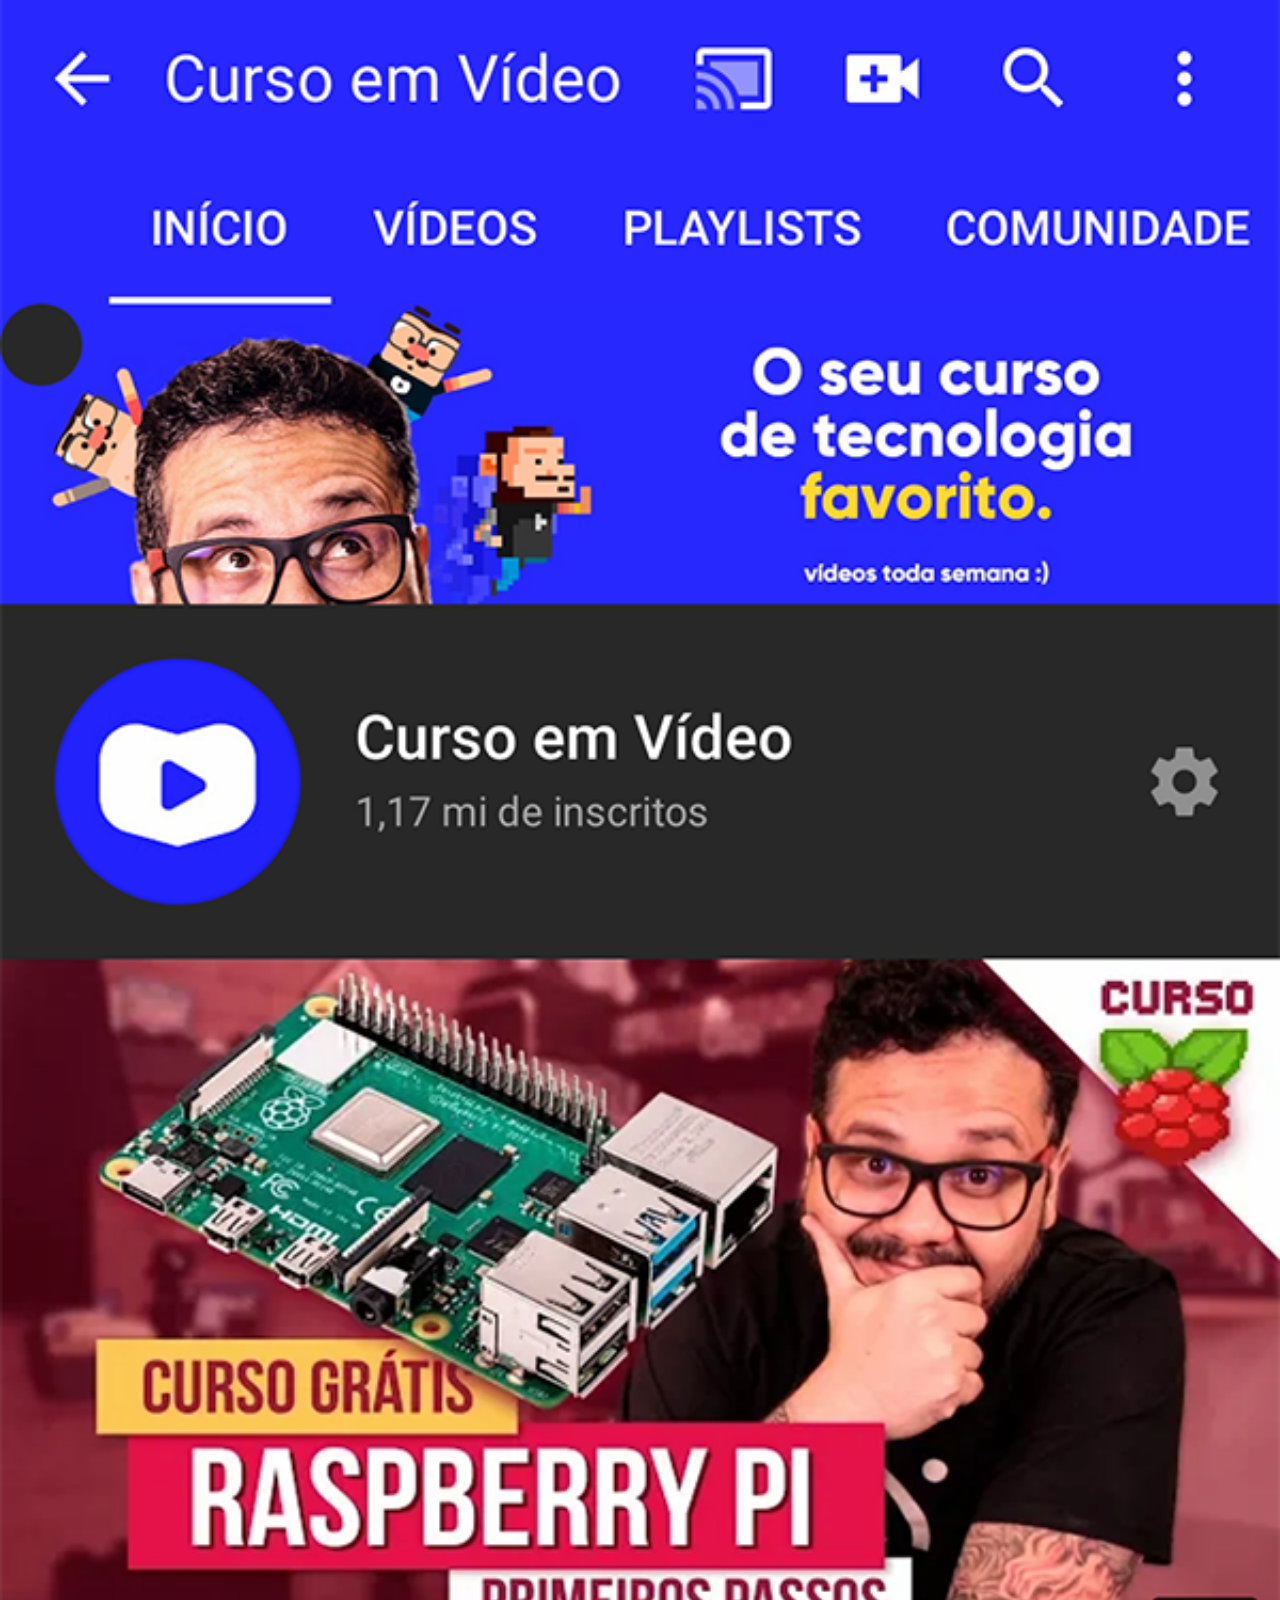
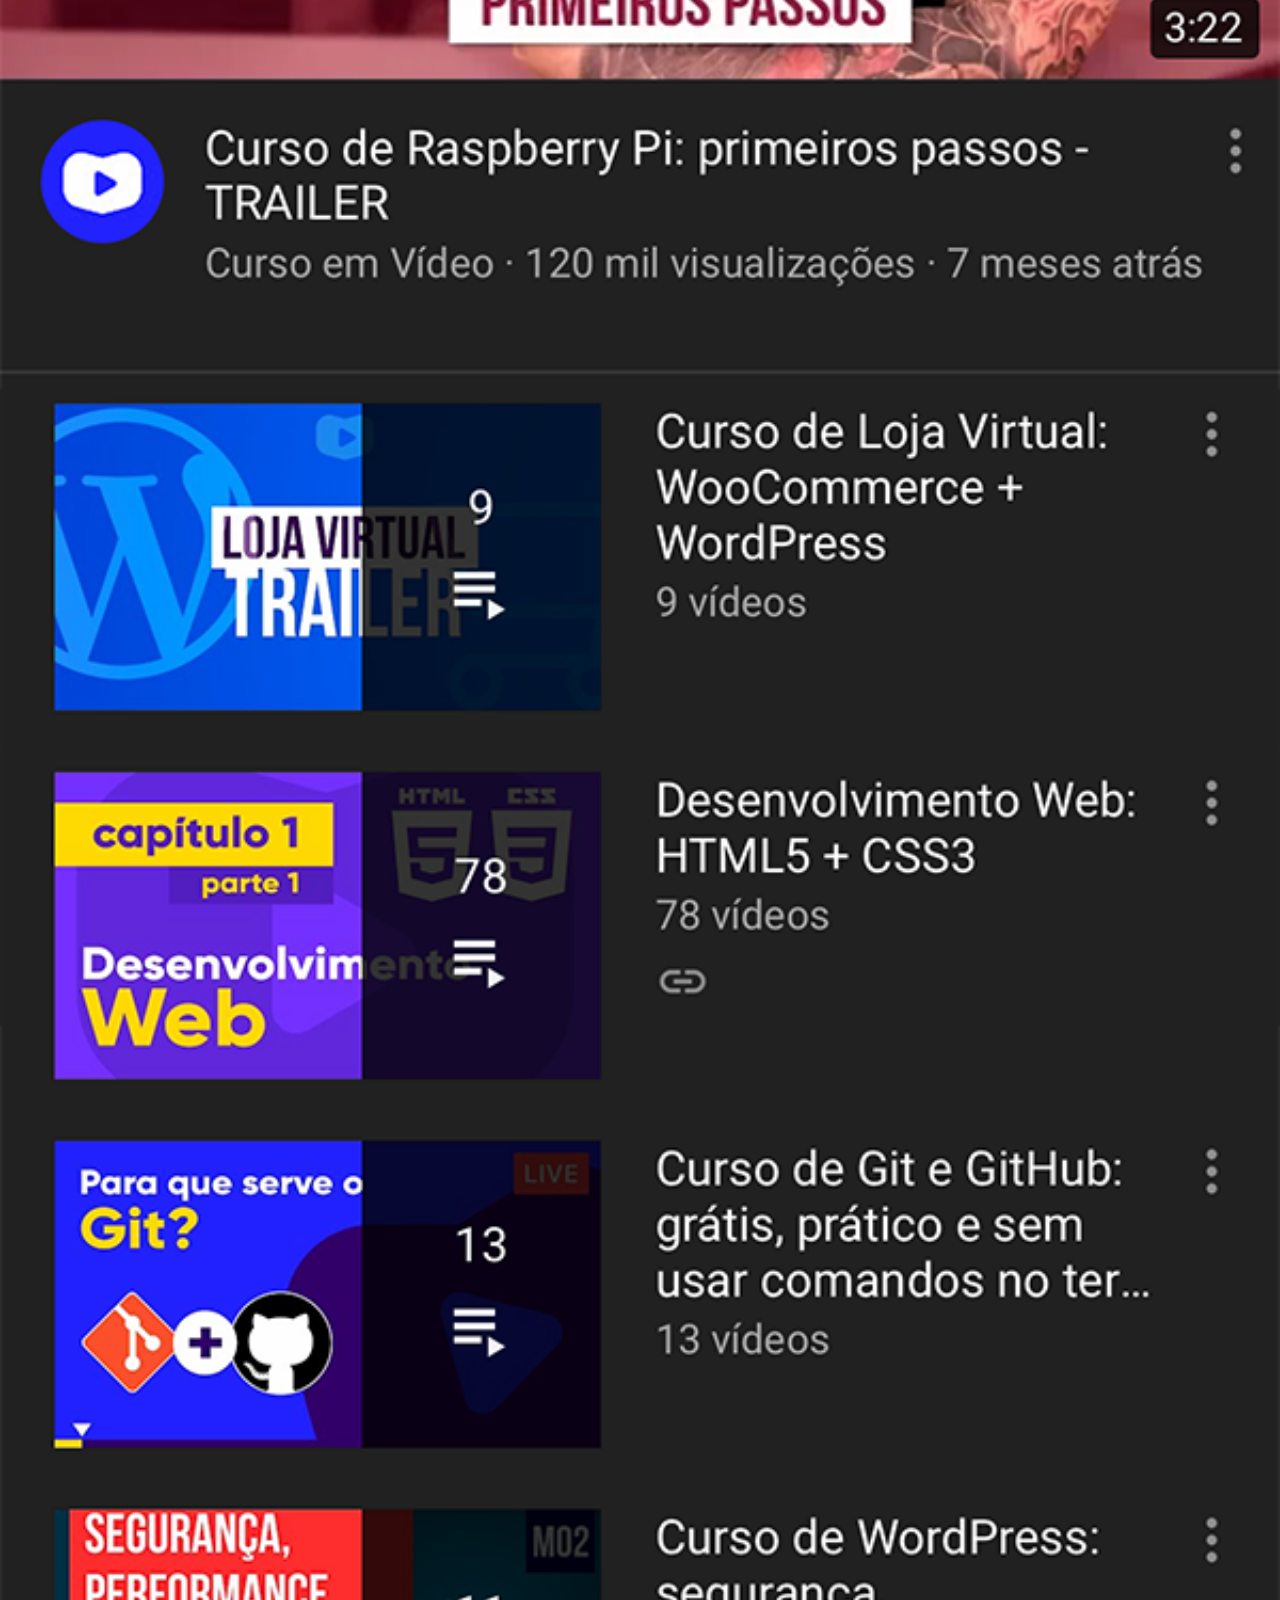
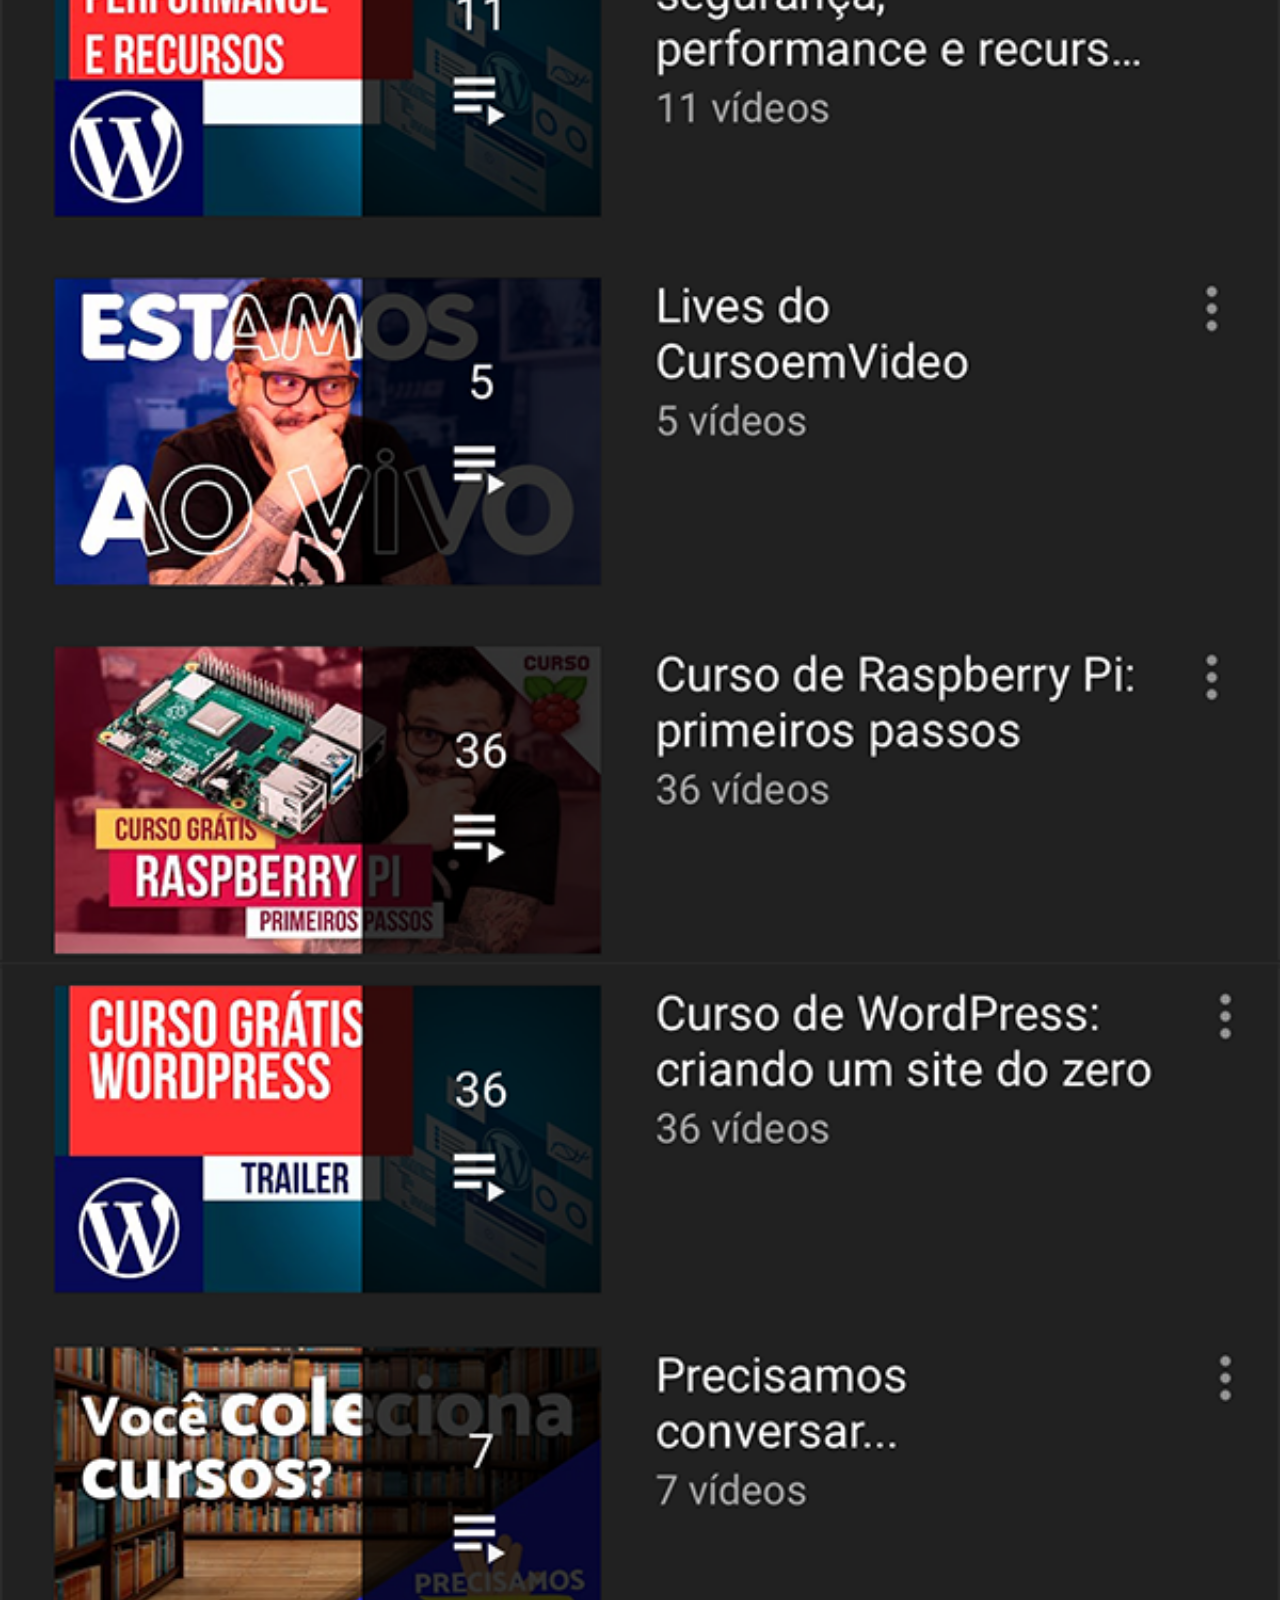
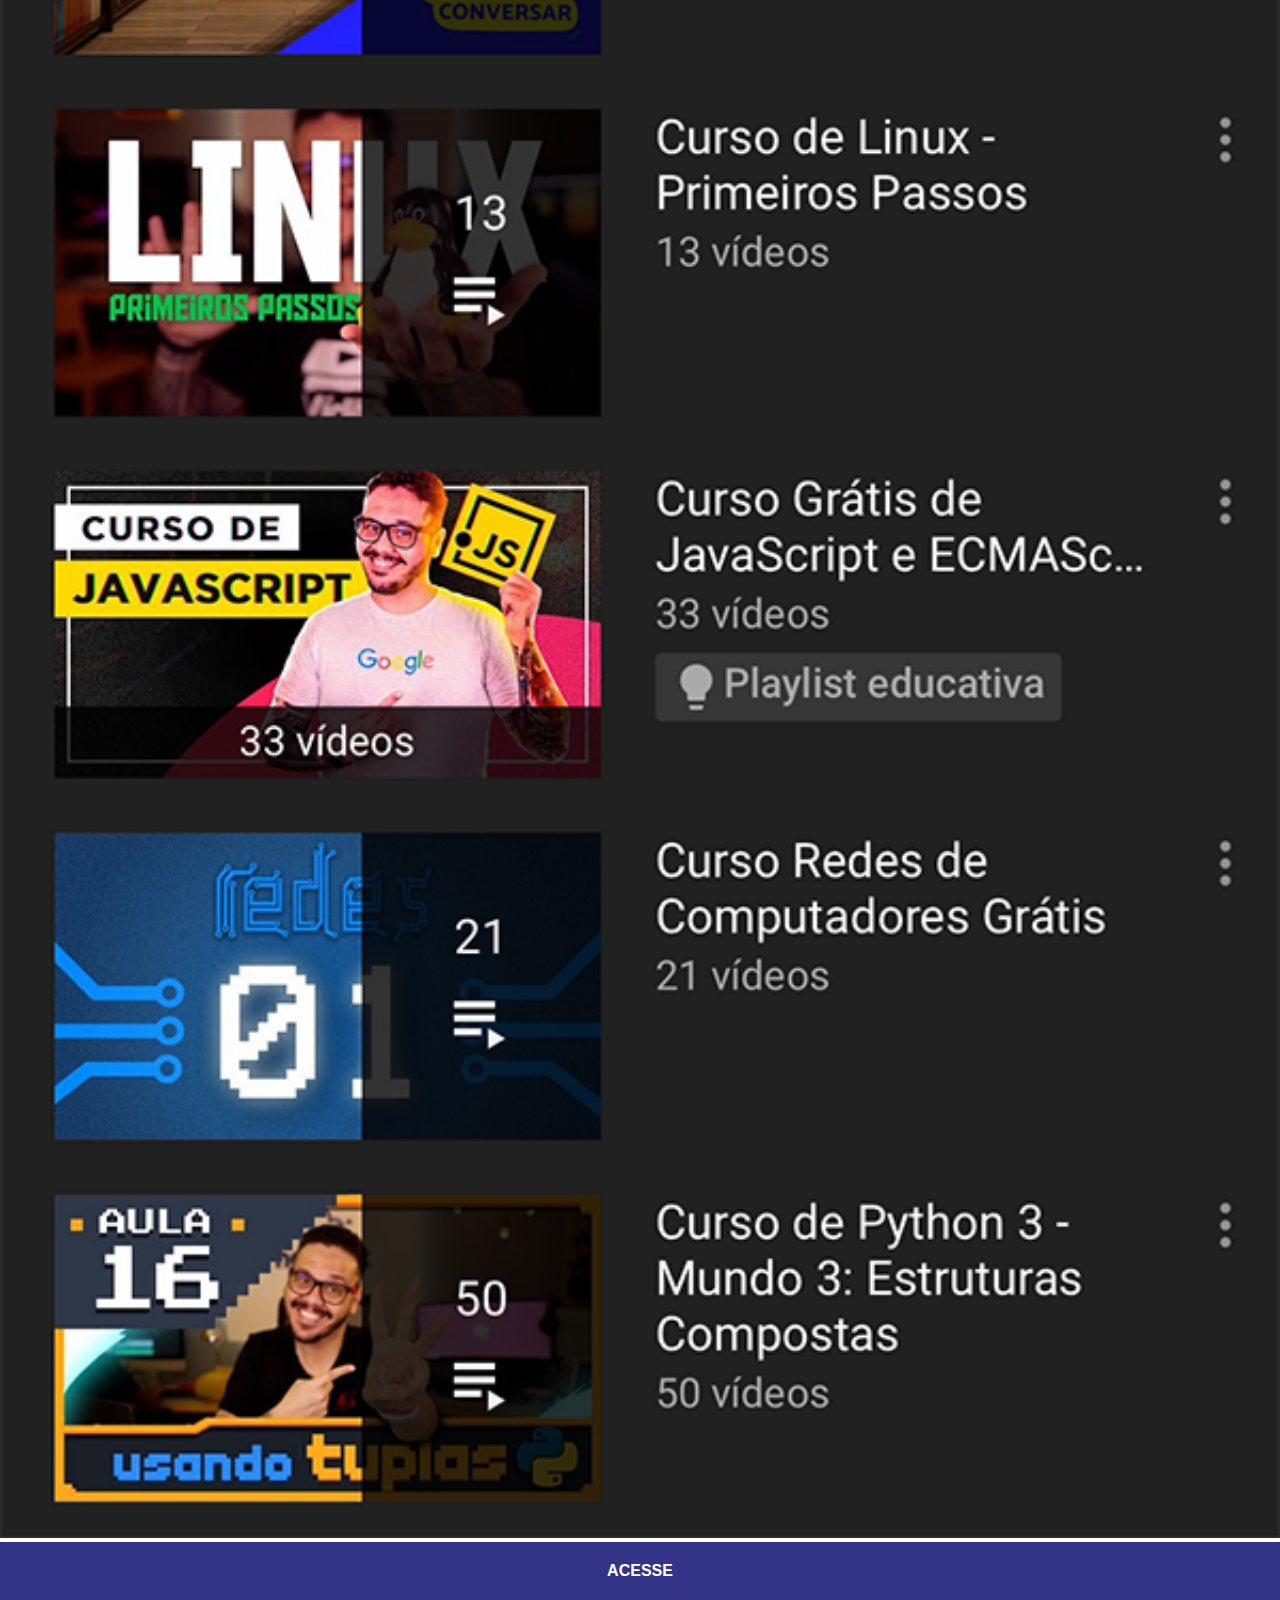
==== youtube.html @ 319cb104 "finalização projeto" ====
<!DOCTYPE html>
<html lang="pt-br">
<head>
    <meta charset="UTF-8">
    <meta name="viewport" content="width=device-width, initial-scale=1.0">
    <title>Youtube</title>
    <link rel="stylesheet" href="estilos/social.css">
</head>
<body>
    <img src="imagens/tela-youtube.png" alt="Youtube">
    <a href="https://www.youtube.com/c/CursoemV%C3%ADdeo/playlists" target="_blank">ACESSE</a>
</body>
</html>
---- estilos/social.css ----
@charset "UTF-8";

* {
    margin: 0px;
    padding: 0px;
    font-family: Arial, Helvetica, sans-serif;
}

::-webkit-scrollbar {
    width: 0px;
    height: 0px;
}

img {
    width: 100vw;
}

a {
    display: block;
    background-color: rgb(51, 51, 135);
    color: white;
    padding: 20px;
    text-align: center;
    font-weight: bolder;
    text-decoration: none;
}

a:hover {
    background-color: rgb(71, 165, 196);
}
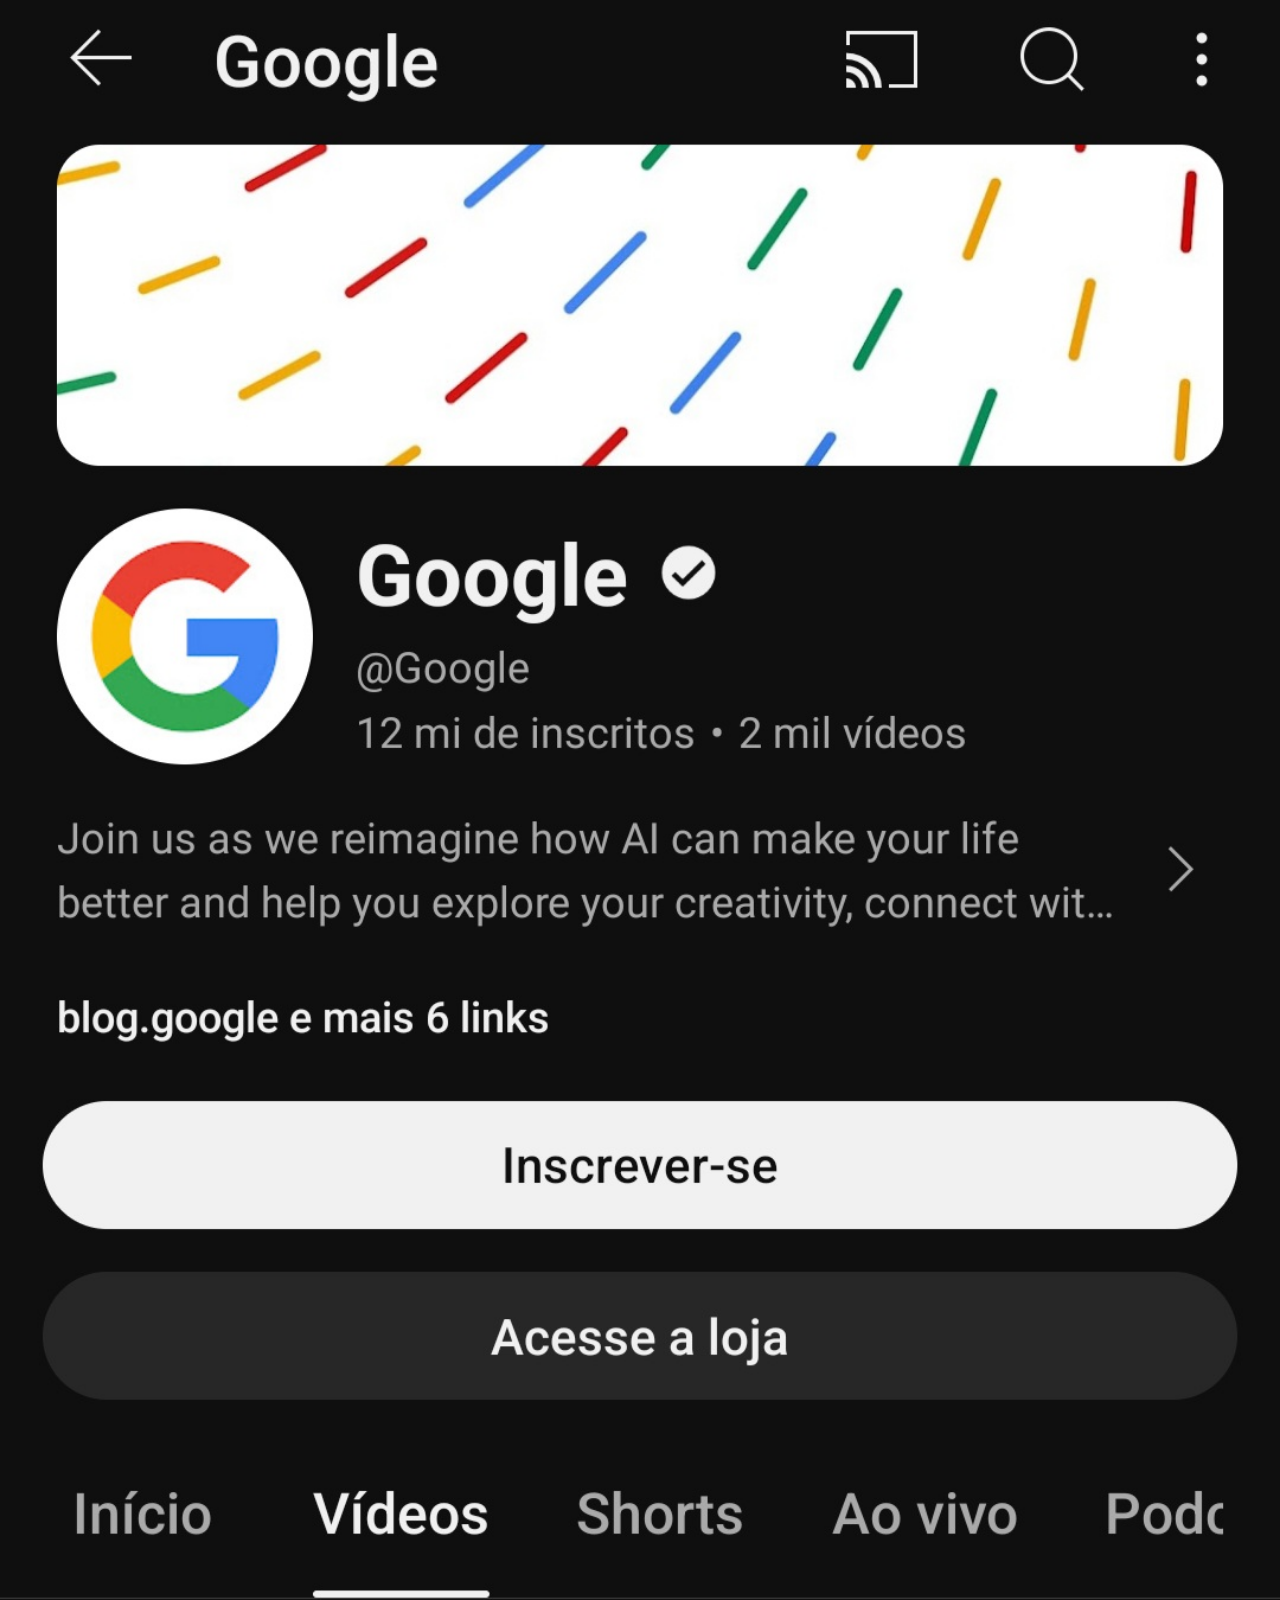
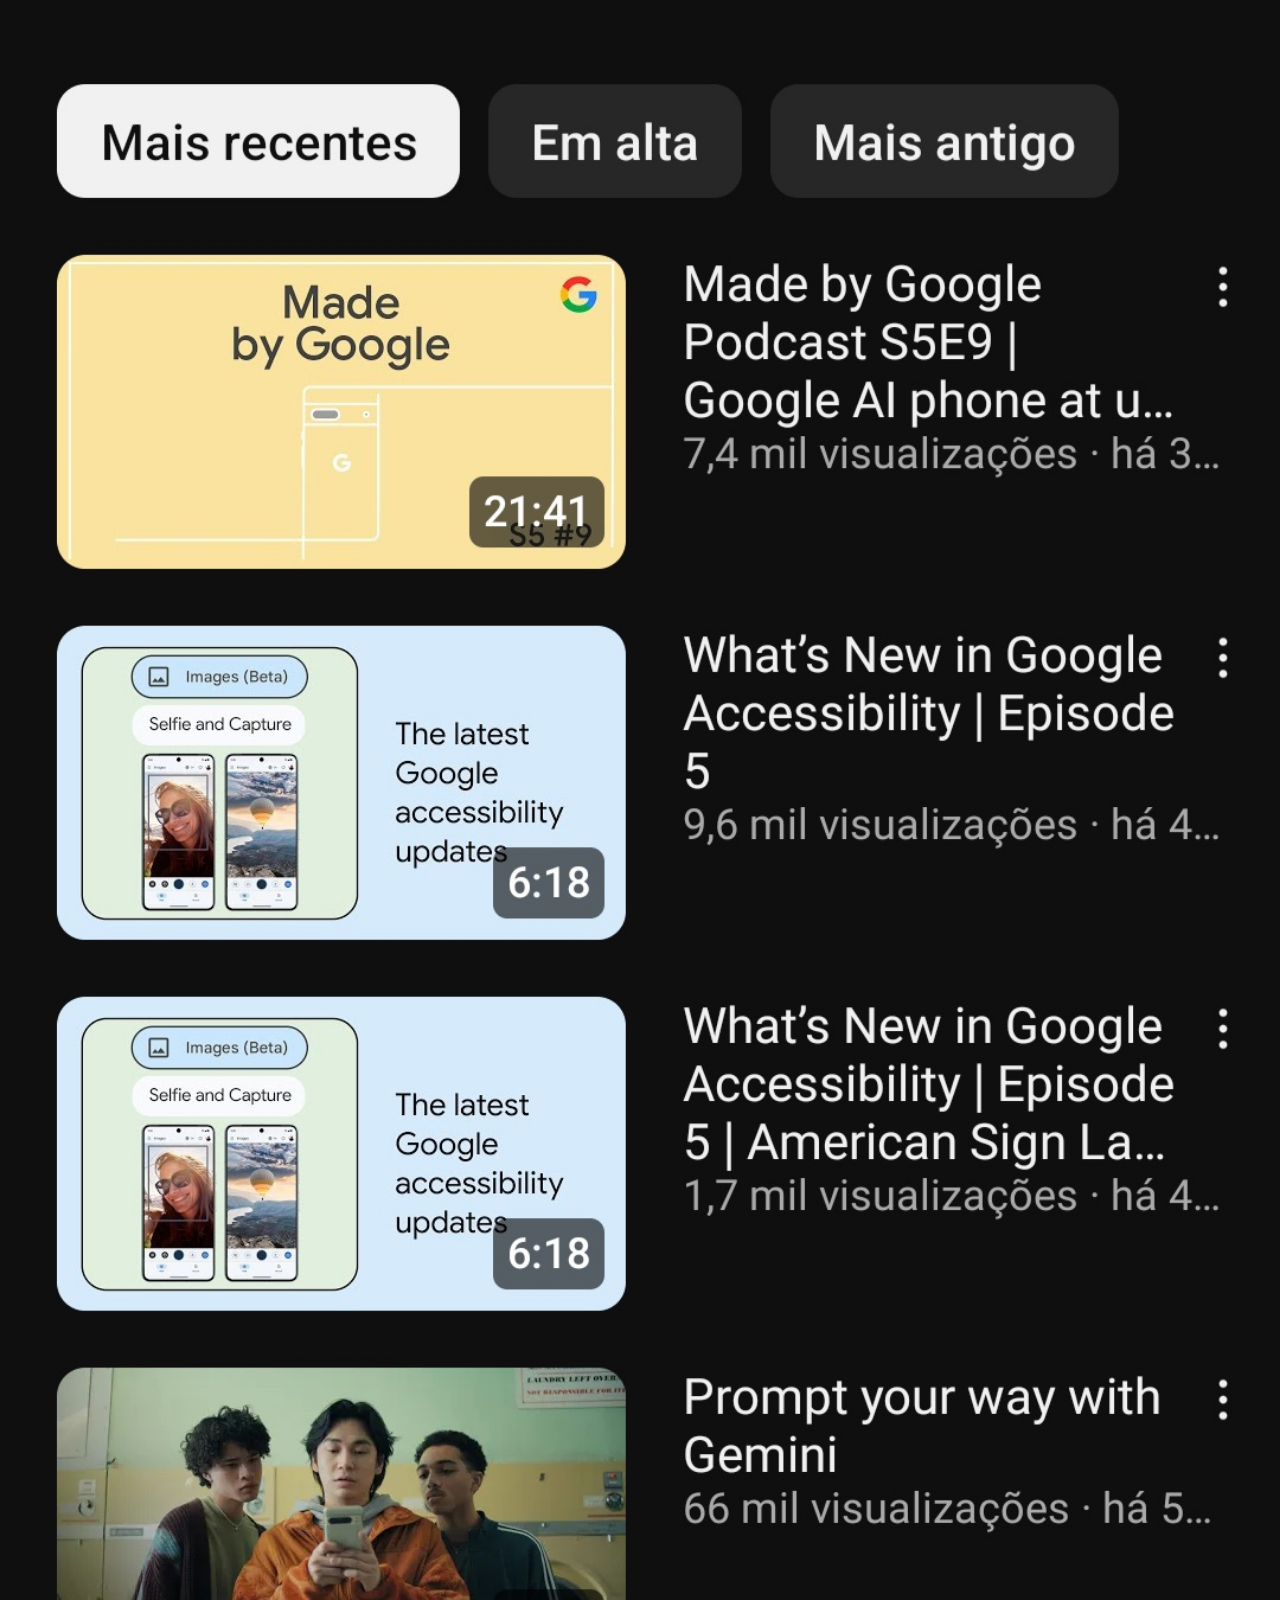
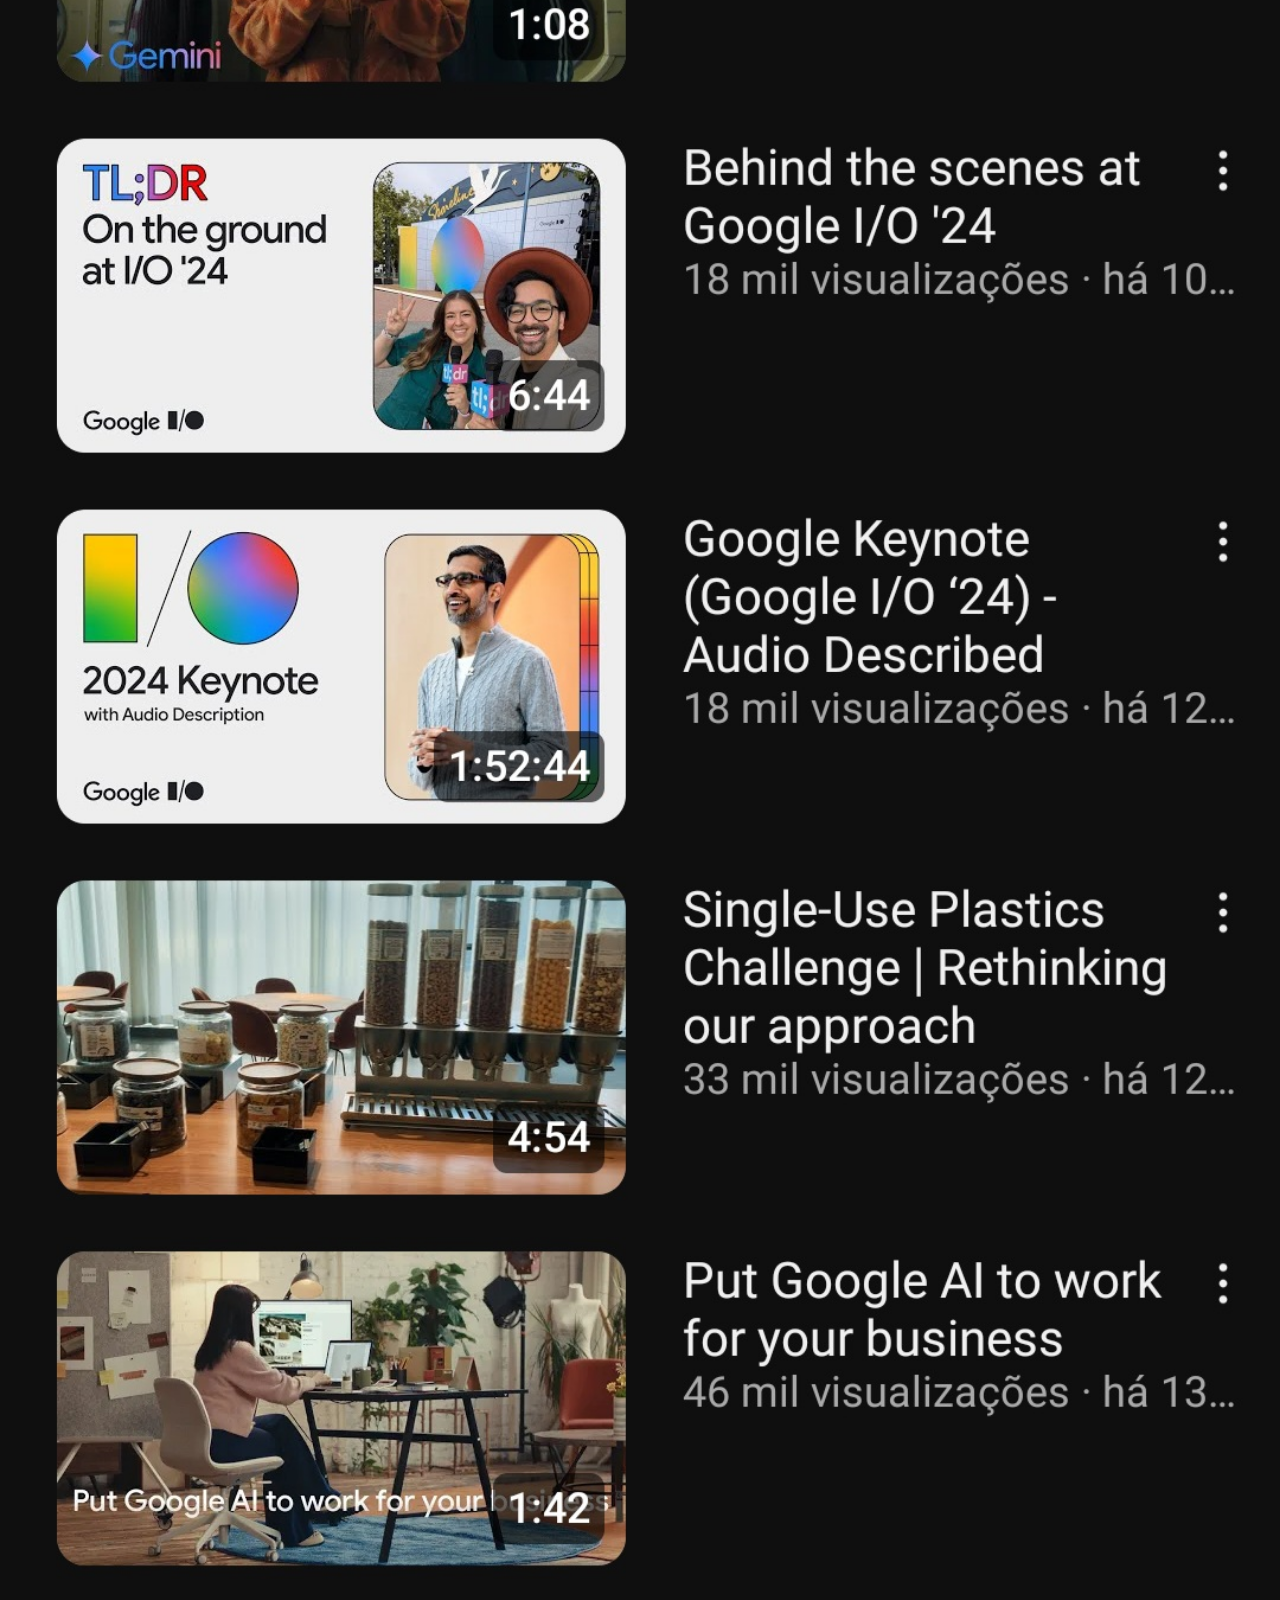
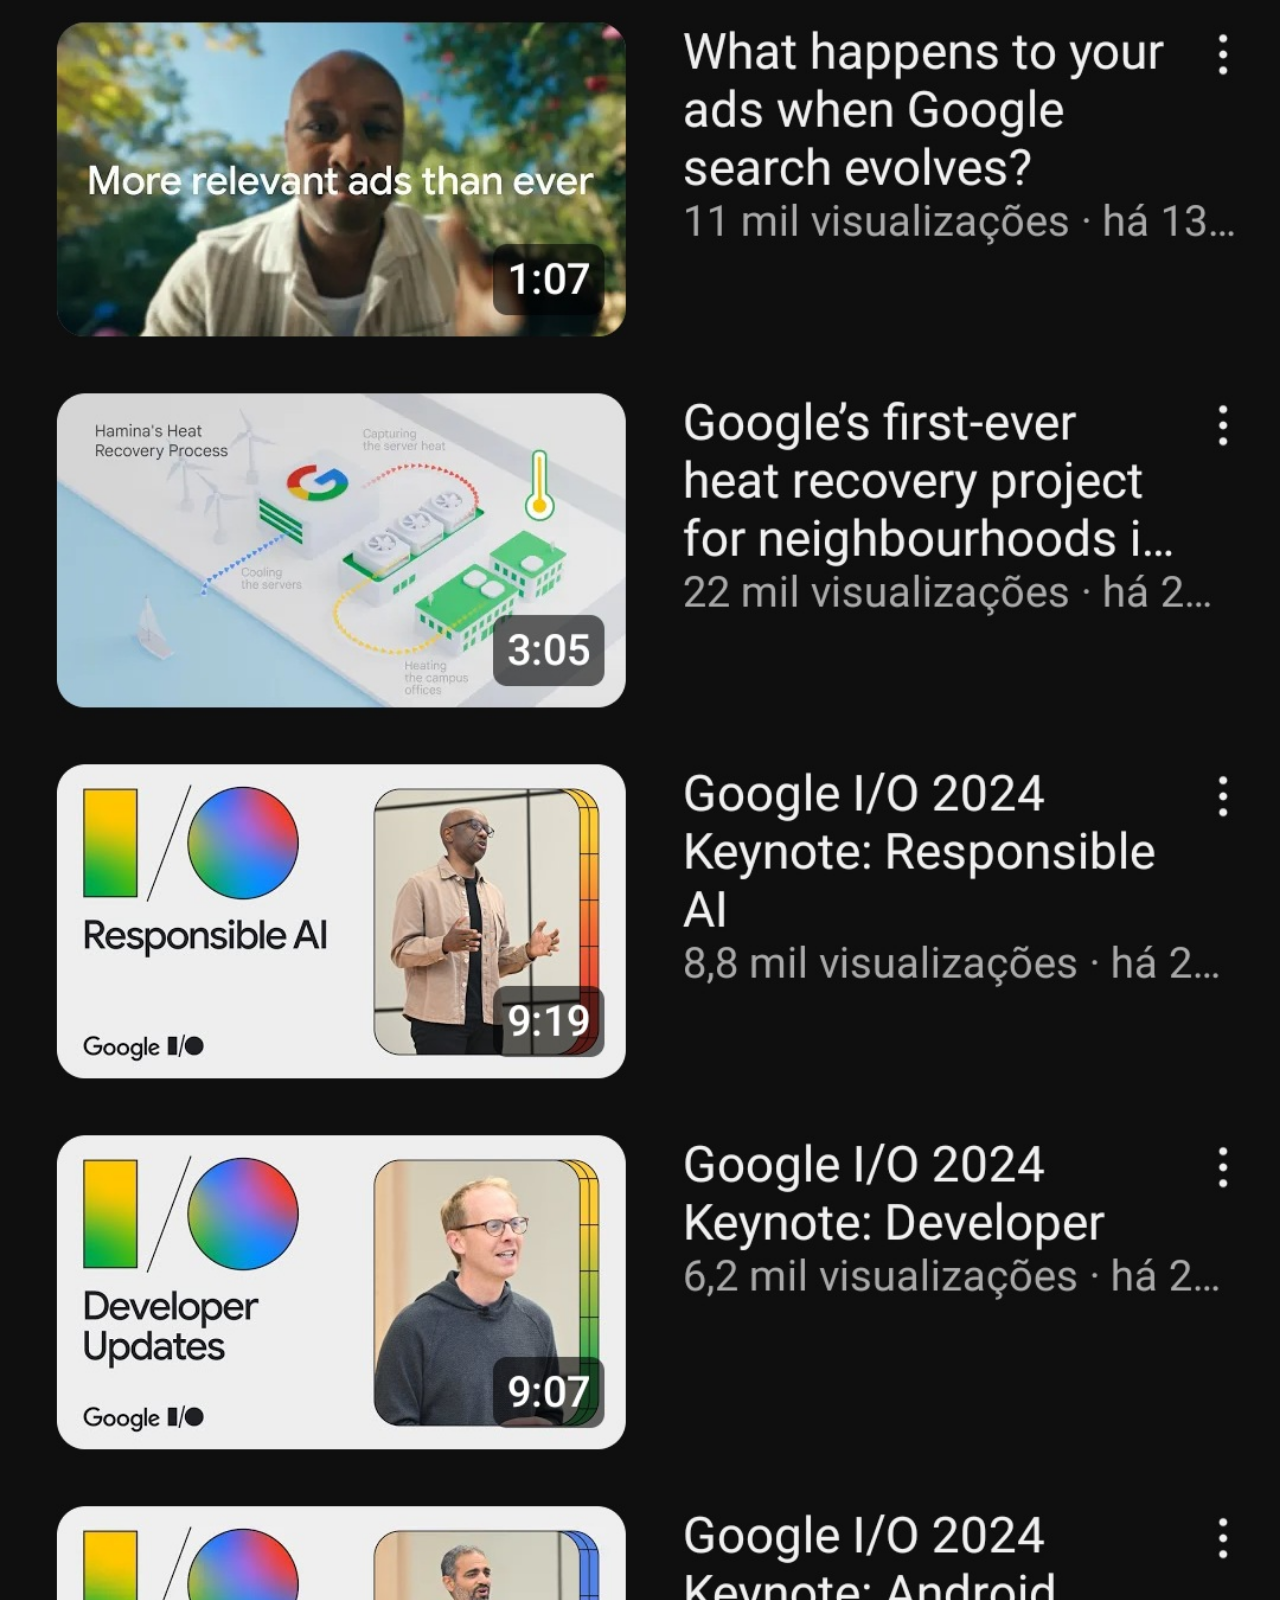
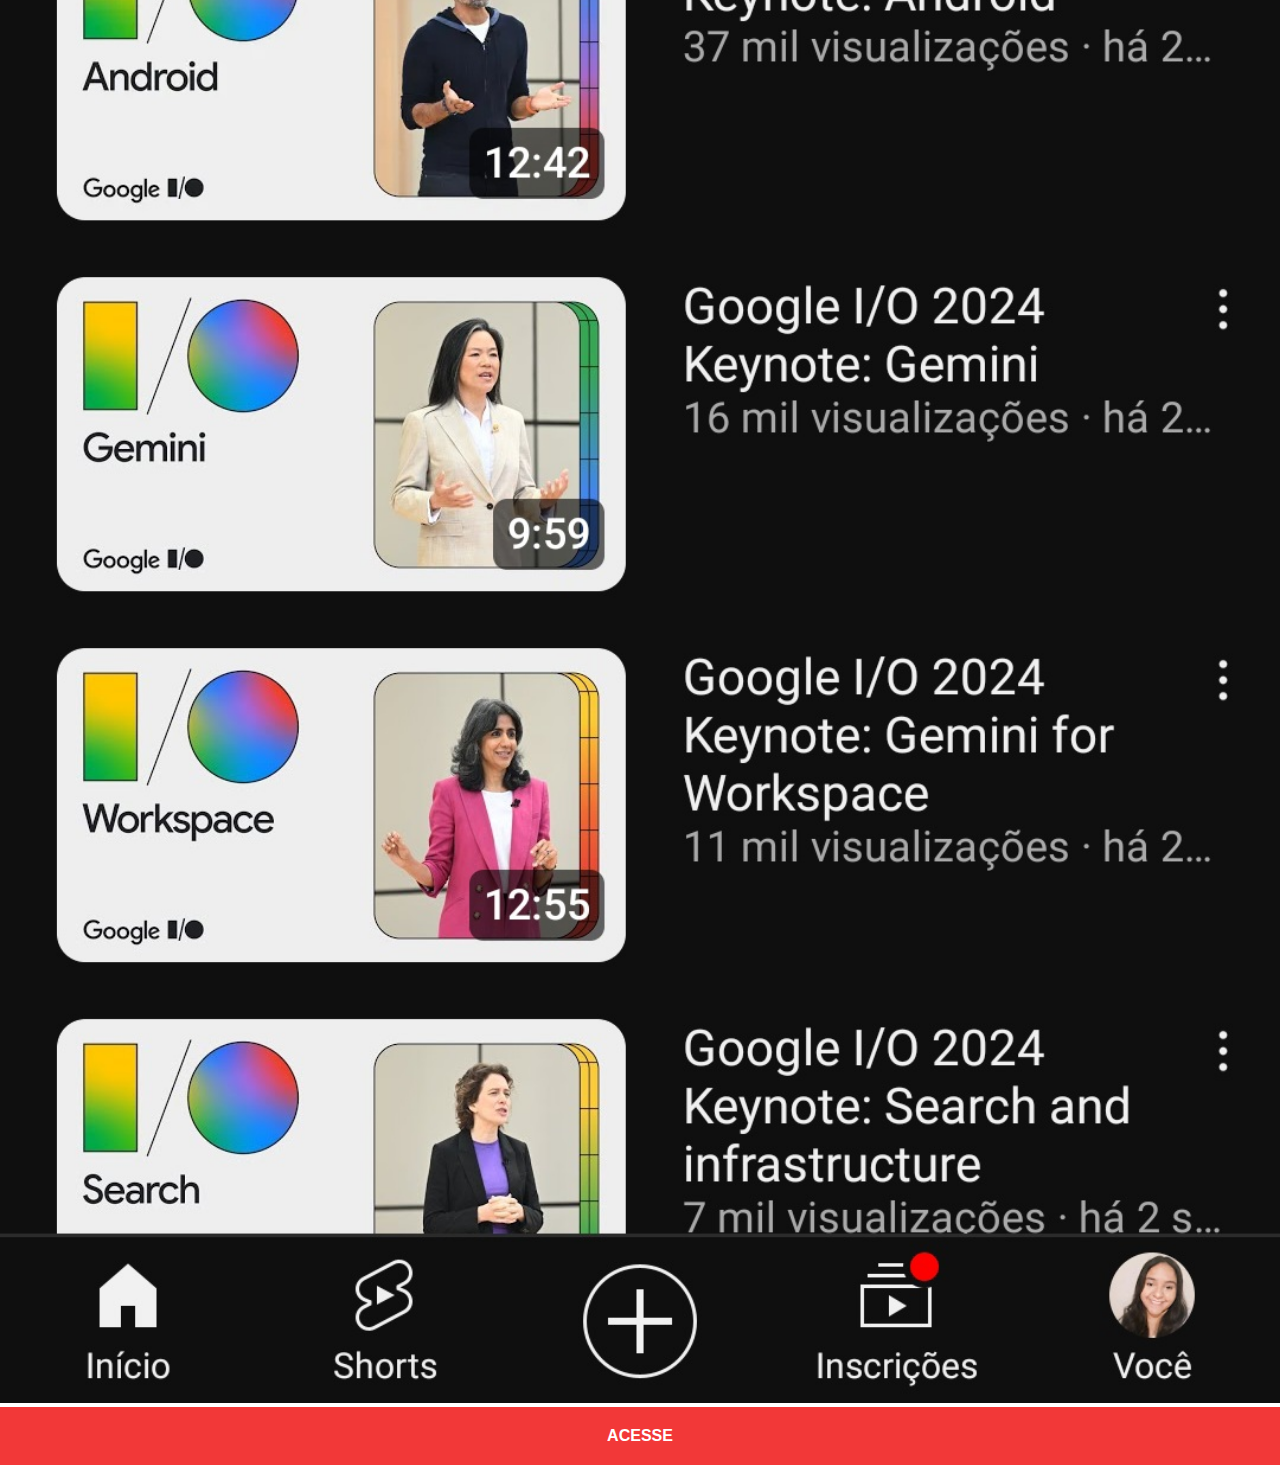
==== commit ce6a3250: "projeto finalizado" ====
--- a/youtube.html
+++ b/youtube.html
@@ -7,7 +7,7 @@
     <link rel="stylesheet" href="estilos/social.css">
 </head>
 <body>
-    <img src="imagens/tela-youtube.png" alt="Youtube">
-    <a href="https://www.youtube.com/c/CursoemV%C3%ADdeo/playlists" target="_blank">ACESSE</a>
+    <img src="imagens/tela-youtube-google.jpg" alt="Youtube">
+    <a href="https://www.youtube.com/@Google/videos" target="_blank">ACESSE</a>
 </body>
 </html>--- a/estilos/social.css
+++ b/estilos/social.css
@@ -17,7 +17,7 @@
 
 a {
     display: block;
-    background-color: rgb(51, 51, 135);
+    background-color:#F23838;
     color: white;
     padding: 20px;
     text-align: center;
@@ -26,5 +26,5 @@
 }
 
 a:hover {
-    background-color: rgb(71, 165, 196);
+    background-color:#F2A007;
 }